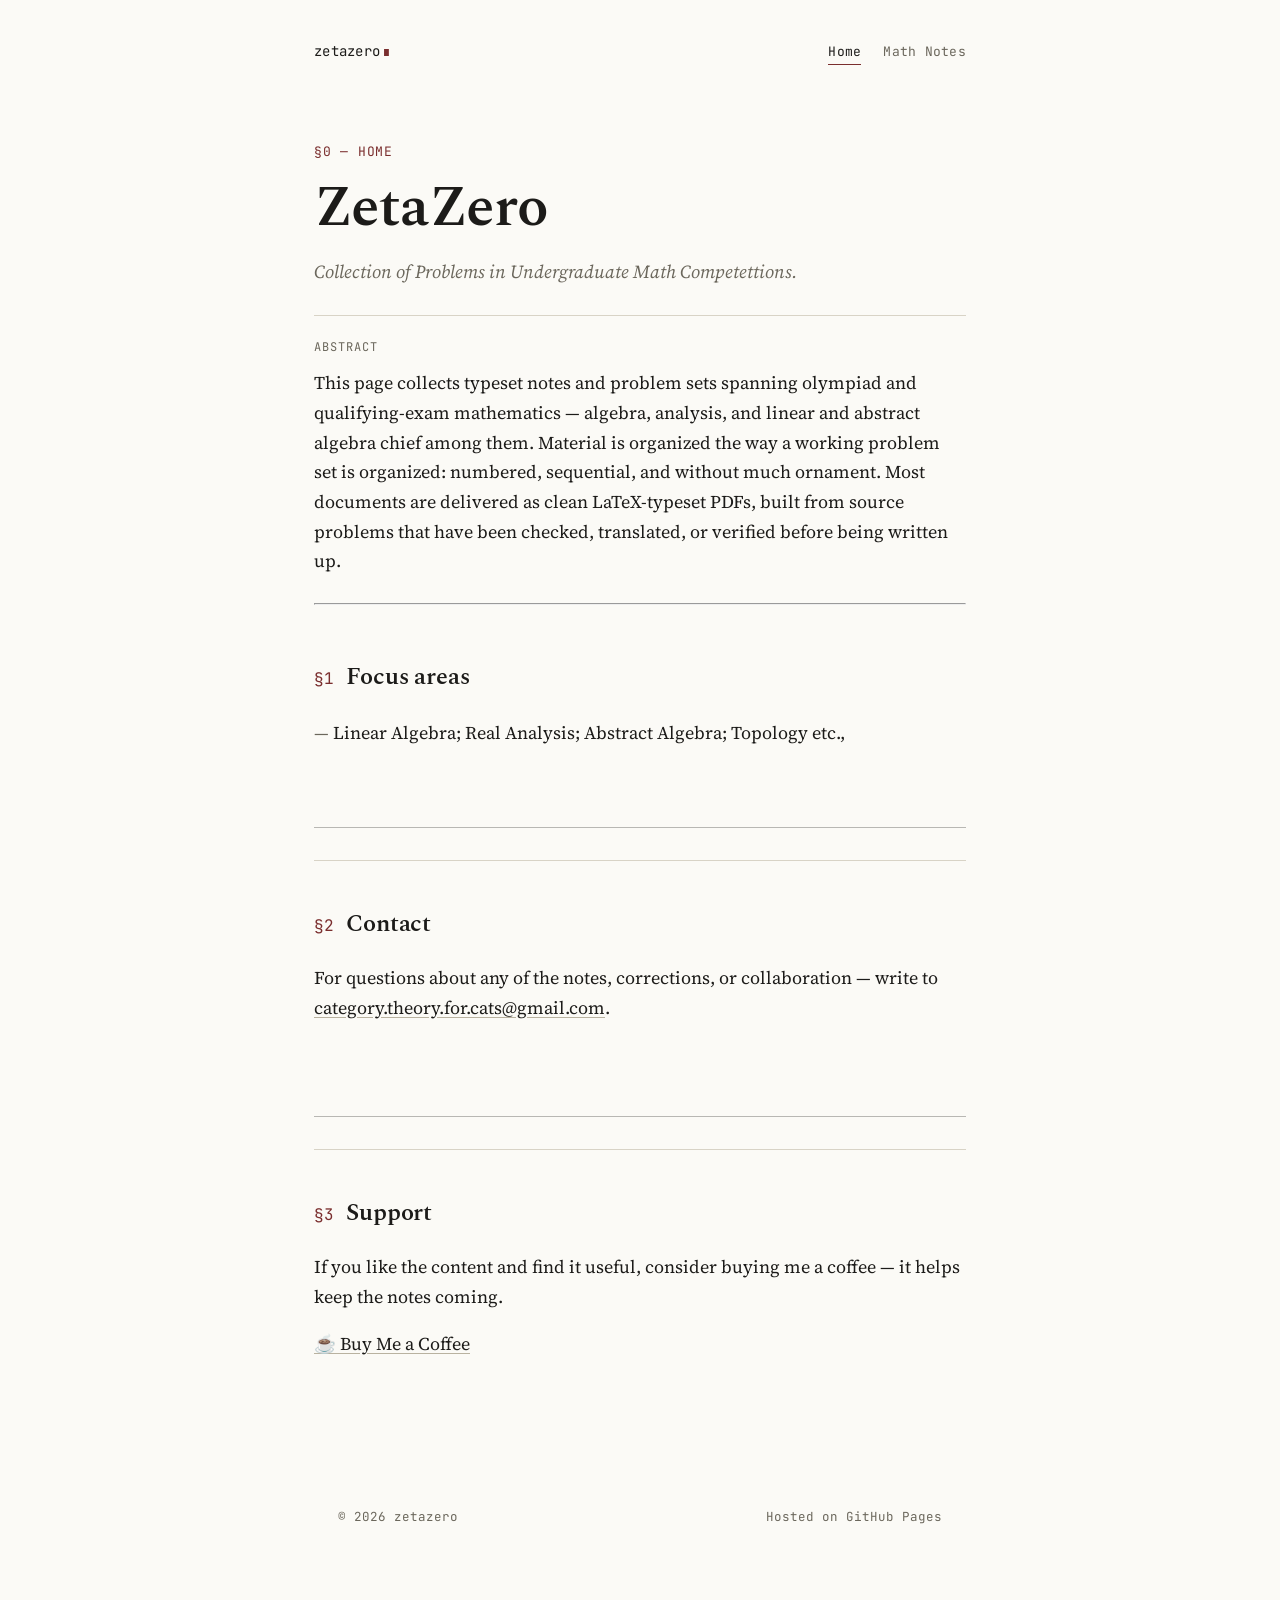
==== index.html @ d87199ba "Refactor section styling and add dividers" ====
<!doctype html>
<html lang="en">
<head>
<meta charset="utf-8">
<meta name="viewport" content="width=device-width, initial-scale=1, shrink-to-fit=no">
<title>zetazero</title>
<meta name="description" content="ZetaZero — Collection of Problems in Undergraduate Math Competettions.">
<link rel="preconnect" href="https://fonts.googleapis.com">
<link rel="preconnect" href="https://fonts.gstatic.com" crossorigin>
<link href="https://fonts.googleapis.com/css2?family=Spectral:wght@400;500;600;700&family=Source+Serif+4:ital,wght@0,400;0,600;1,400&family=JetBrains+Mono:wght@400;500&display=swap" rel="stylesheet">
<link rel="stylesheet" href="style.css">
<style>
  .sec-divider {
    border: none;
    border-top: 1px solid currentColor;
    opacity: 0.3;
    margin: 2rem 0;
  }
</style>
</head>
<body>
<header class="site">
  <a class="site-mark" href="index.html">zetazero<span class="qed">∎</span></a>
  <nav class="site-nav">
    <a href="index.html" aria-current="page">Home</a>
    <a href="notes.html">Math Notes</a>
  </nav>
</header>
<div class="page">
  <div class="hero">
    <p class="eyebrow">§0 — Home</p>
    <h1 class="title">ZetaZero</h1>
    <p class="subtitle">Collection of Problems in Undergraduate Math Competettions.</p>
    <div class="abstract">
  <span class="label">Abstract</span>
  <p>
    This page collects typeset notes and problem sets spanning olympiad
    and qualifying-exam mathematics — algebra, analysis, and linear and
    abstract algebra chief among them. Material is organized the way a
    working problem set is organized: numbered, sequential, and without
    much ornament. Most documents are delivered as clean LaTeX-typeset
    PDFs, built from source problems that have been checked, translated,
    or verified before being written up.
  </p>
</div>
    <hr>
  <section class="sec" id="focus">
    <div class="sec-head">
      <span class="sec-num">§1</span>
      <h2 class="sec-title">Focus areas</h2>
    </div>
    <ul class="plain">
      <li>Linear Algebra; Real Analysis; Abstract Algebra; Topology etc.,</li>
    </ul>
  </section>
  <hr class="sec-divider">
  <section class="sec" id="contact">
    <div class="sec-head">
      <span class="sec-num">§2</span>
      <h2 class="sec-title">Contact</h2>
    </div>
    <p>
      For questions about any of the notes, corrections, or collaboration —
      write to
      <a href="mailto:category.theory.for.cats@gmail.com">category.theory.for.cats@gmail.com</a>.
    </ul>
  </section>
  <hr class="sec-divider">
  <section class="sec" id="support">
    <div class="sec-head">
      <span class="sec-num">§3</span>
      <h2 class="sec-title">Support</h2>
    </div>
    <p>
      If you like the content and find it useful, consider buying me a coffee —
      it helps keep the notes coming.
    </p>
    <div class="coffee-section">
      <a href="https://www.buymeacoffee.com/Zeta.Zero"
         target="_blank"
         rel="noopener noreferrer"
         class="coffee-button">
        ☕ Buy Me a Coffee
      </a>
    </div>
  </section>
</div>
<footer class="site">
  <span>© <span id="year"></span> zetazero</span>
  <span>Hosted on GitHub Pages</span>
</footer>
<script>
  document.getElementById('year').textContent = new Date().getFullYear();
</script>
</body>
</html>
---- style.css ----
/* ============================================================
   zetazero — portfolio stylesheet
   Design language: a page that reads like a typeset math
   article rather than a "website" — serif body text, numbered
   sections (§1, §2…), thin rules instead of boxes or color
   themes, a single brick-red accent used the way a grader's
   pen is used: sparingly, only where it means something.
   ============================================================ */

:root{
  --paper: #fbfaf6;
  --ink: #1c1b19;
  --muted: #6b675c;
  --accent: #7a2e2e;
  --rule: #d8d3c6;
  --rule-strong: #b9b2a0;

  --display: "Spectral", Georgia, "Times New Roman", serif;
  --body: "Source Serif 4", Georgia, "Times New Roman", serif;
  --mono: "JetBrains Mono", "Courier New", monospace;

  --measure: 700px;
}

*{ box-sizing: border-box; }

html{
  -webkit-font-smoothing: antialiased;
  text-size-adjust: 100%;
}

body{
  margin: 0;
  background: var(--paper);
  color: var(--ink);
  font-family: var(--body);
  font-size: 18px;
  line-height: 1.65;
}

@media (prefers-reduced-motion: reduce){
  *{ animation-duration: 0.001ms !important; transition-duration: 0.001ms !important; }
}

a{
  color: var(--ink);
  text-decoration-color: var(--rule-strong);
  text-underline-offset: 3px;
}
a:hover{ color: var(--accent); text-decoration-color: var(--accent); }
a:focus-visible, button:focus-visible{
  outline: 2px solid var(--accent);
  outline-offset: 3px;
}

/* ---------- layout shell ---------- */

.page{
  max-width: var(--measure);
  margin: 0 auto;
  padding: 0 24px 96px;
}

header.site{
  max-width: var(--measure);
  margin: 0 auto;
  padding: 40px 24px 20px;
  display: flex;
  align-items: baseline;
  justify-content: space-between;
  gap: 24px;
  flex-wrap: wrap;
}

.site-mark{
  font-family: var(--mono);
  font-size: 14px;
  letter-spacing: 0.02em;
  color: var(--ink);
  text-decoration: none;
}
.site-mark:hover{ color: var(--accent); }
.site-mark .qed{ color: var(--accent); margin-left: 2px; }

nav.site-nav{
  display: flex;
  gap: 22px;
  font-family: var(--mono);
  font-size: 13px;
  letter-spacing: 0.02em;
}
nav.site-nav a{
  text-decoration: none;
  color: var(--muted);
  padding-bottom: 2px;
  border-bottom: 1px solid transparent;
}
nav.site-nav a:hover,
nav.site-nav a[aria-current="page"]{
  color: var(--ink);
  border-bottom-color: var(--accent);
}

hr.rule{
  border: none;
  border-top: 1px solid var(--rule);
  max-width: var(--measure);
  margin: 0 auto;
}

/* ---------- hero / title block ---------- */

.hero{
  padding: 56px 0 40px;
}

.eyebrow{
  font-family: var(--mono);
  font-size: 13px;
  color: var(--accent);
  letter-spacing: 0.06em;
  text-transform: uppercase;
  margin: 0 0 14px;
}

h1.title{
  font-family: var(--display);
  font-weight: 600;
  font-size: clamp(2.4rem, 6vw, 3.6rem);
  line-height: 1.08;
  margin: 0 0 18px;
  letter-spacing: -0.01em;
}

.subtitle{
  font-family: var(--body);
  font-style: italic;
  color: var(--muted);
  font-size: 1.15rem;
  margin: 0 0 28px;
  max-width: 52ch;
}

/* abstract block, styled like a paper abstract */
.abstract{
  padding: 22px 0 4px;
  border-top: 1px solid var(--rule);
}
.abstract .label{
  font-family: var(--mono);
  font-size: 12px;
  letter-spacing: 0.08em;
  text-transform: uppercase;
  color: var(--muted);
  display: block;
  margin-bottom: 10px;
}
.abstract p{ margin: 0 0 14px; }

/* ---------- sections (§ numbered like a LaTeX article) ---------- */

section.sec{
  padding: 44px 0;
  border-top: 1px solid var(--rule);
}
section.sec:first-of-type{ border-top: none; }

.sec-head{
  display: flex;
  align-items: baseline;
  gap: 12px;
  margin: 0 0 16px;
}
.sec-num{
  font-family: var(--mono);
  color: var(--accent);
  font-size: 1rem;
}
h2.sec-title{
  font-family: var(--display);
  font-weight: 600;
  font-size: 1.5rem;
  margin: 0;
  letter-spacing: -0.005em;
}

.sec ul.plain{
  list-style: none;
  margin: 0;
  padding: 0;
}
.sec ul.plain li{
  padding: 4px 0;
}
.sec ul.plain li::before{
  content: "— ";
  color: var(--muted);
}

/* toc on the home page */
ol.toc{
  list-style: none;
  margin: 0;
  padding: 0;
  font-family: var(--mono);
  font-size: 14.5px;
}
ol.toc li{
  display: flex;
  gap: 10px;
  padding: 7px 0;
  border-bottom: 1px dotted var(--rule);
}
ol.toc li:last-child{ border-bottom: none; }
ol.toc .n{ color: var(--accent); flex: 0 0 auto; }
ol.toc a{ text-decoration: none; color: var(--ink); }
ol.toc a:hover{ color: var(--accent); }

/* ---------- note entries (Math Notes page) ---------- */

.entry{
  padding: 30px 0;
  border-top: 1px solid var(--rule);
}
.entry:first-of-type{ border-top: none; }

.entry-head{
  display: flex;
  align-items: baseline;
  justify-content: space-between;
  gap: 16px;
  flex-wrap: wrap;
  margin-bottom: 8px;
}

.entry-title{
  font-family: var(--display);
  font-weight: 600;
  font-size: 1.3rem;
  margin: 0;
}
.entry-title .n{
  font-family: var(--mono);
  color: var(--accent);
  font-weight: 400;
  margin-right: 10px;
  font-size: 1rem;
}

.entry-meta{
  font-family: var(--mono);
  font-size: 12.5px;
  color: var(--muted);
  white-space: nowrap;
}

.entry-desc{
  margin: 8px 0 14px;
  color: var(--ink);
}

.entry-links{
  font-family: var(--mono);
  font-size: 13px;
  display: flex;
  gap: 18px;
  flex-wrap: wrap;
}
.entry-links a{ text-decoration: none; }
.entry-links a::before{ content: "↳ "; color: var(--rule-strong); }

.tag-row{
  margin-top: 10px;
  display: flex;
  gap: 8px;
  flex-wrap: wrap;
}
.tag{
  font-family: var(--mono);
  font-size: 11.5px;
  color: var(--muted);
  border: 1px solid var(--rule-strong);
  border-radius: 2px;
  padding: 2px 7px;
  letter-spacing: 0.02em;
}

/* ---------- footer ---------- */

footer.site{
  max-width: var(--measure);
  margin: 40px auto 0;
  padding: 24px 24px 60px;
  font-family: var(--mono);
  font-size: 12.5px;
  color: var(--muted);
  display: flex;
  justify-content: space-between;
  gap: 16px;
  flex-wrap: wrap;
}
footer.site a{ color: var(--muted); }
footer.site a:hover{ color: var(--accent); }

/* ---------- responsive ---------- */

@media (max-width: 560px){
  body{ font-size: 16.5px; }
  header.site{ padding-top: 28px; }
  .hero{ padding-top: 36px; }
  .entry-head{ flex-direction: column; gap: 4px; }
}
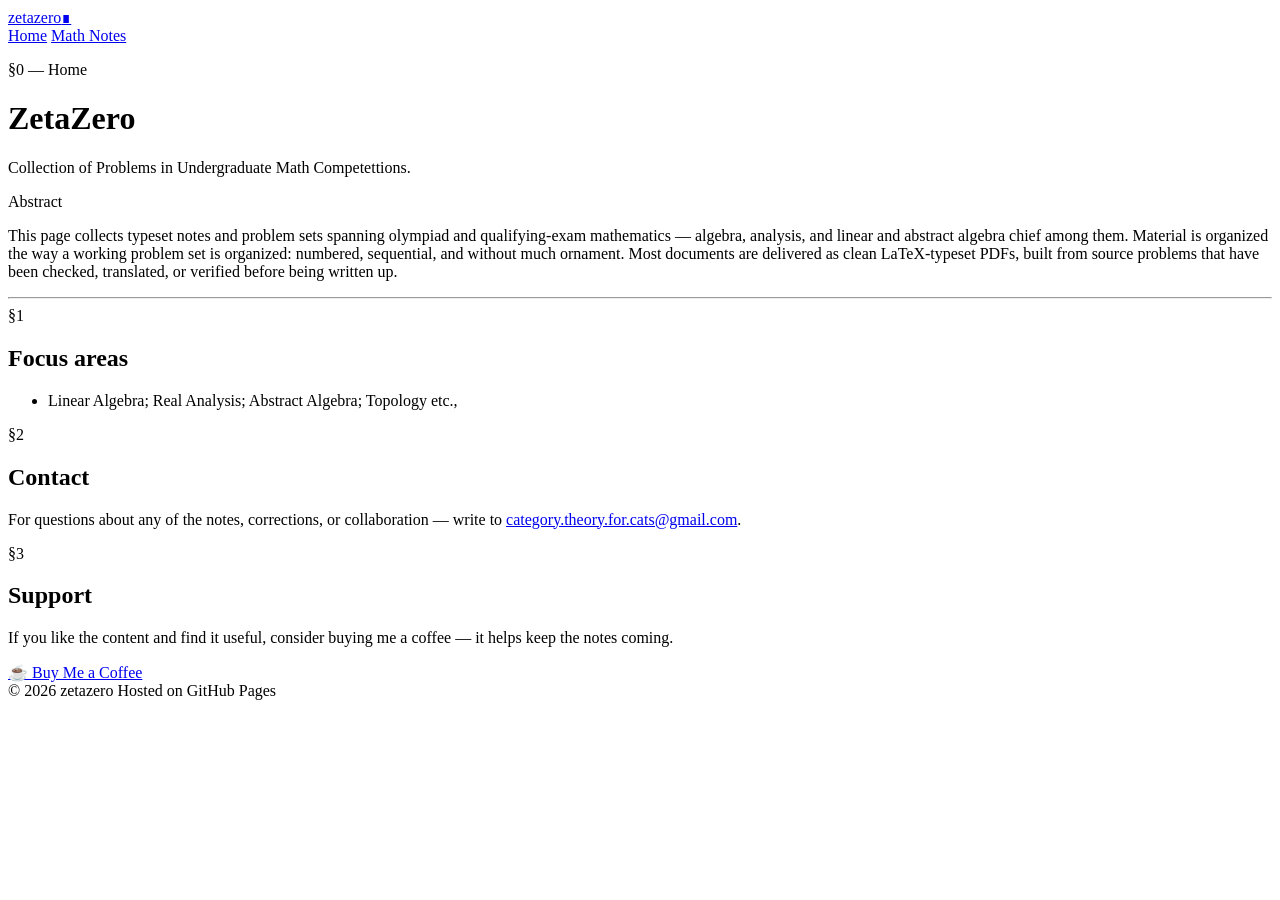
==== commit 4de9986e: "Rename index_1.html to index.html" ====
--- a/index.html
+++ b/index.html
@@ -9,14 +9,6 @@
 <link rel="preconnect" href="https://fonts.gstatic.com" crossorigin>
 <link href="https://fonts.googleapis.com/css2?family=Spectral:wght@400;500;600;700&family=Source+Serif+4:ital,wght@0,400;0,600;1,400&family=JetBrains+Mono:wght@400;500&display=swap" rel="stylesheet">
 <link rel="stylesheet" href="style.css">
-<style>
-  .sec-divider {
-    border: none;
-    border-top: 1px solid currentColor;
-    opacity: 0.3;
-    margin: 2rem 0;
-  }
-</style>
 </head>
 <body>
 <header class="site">
@@ -43,7 +35,7 @@
     or verified before being written up.
   </p>
 </div>
-    <hr>
+    <hr class="rule">
   <section class="sec" id="focus">
     <div class="sec-head">
       <span class="sec-num">§1</span>
@@ -53,7 +45,6 @@
       <li>Linear Algebra; Real Analysis; Abstract Algebra; Topology etc.,</li>
     </ul>
   </section>
-  <hr class="sec-divider">
   <section class="sec" id="contact">
     <div class="sec-head">
       <span class="sec-num">§2</span>
@@ -65,7 +56,6 @@
       <a href="mailto:category.theory.for.cats@gmail.com">category.theory.for.cats@gmail.com</a>.
     </ul>
   </section>
-  <hr class="sec-divider">
   <section class="sec" id="support">
     <div class="sec-head">
       <span class="sec-num">§3</span>
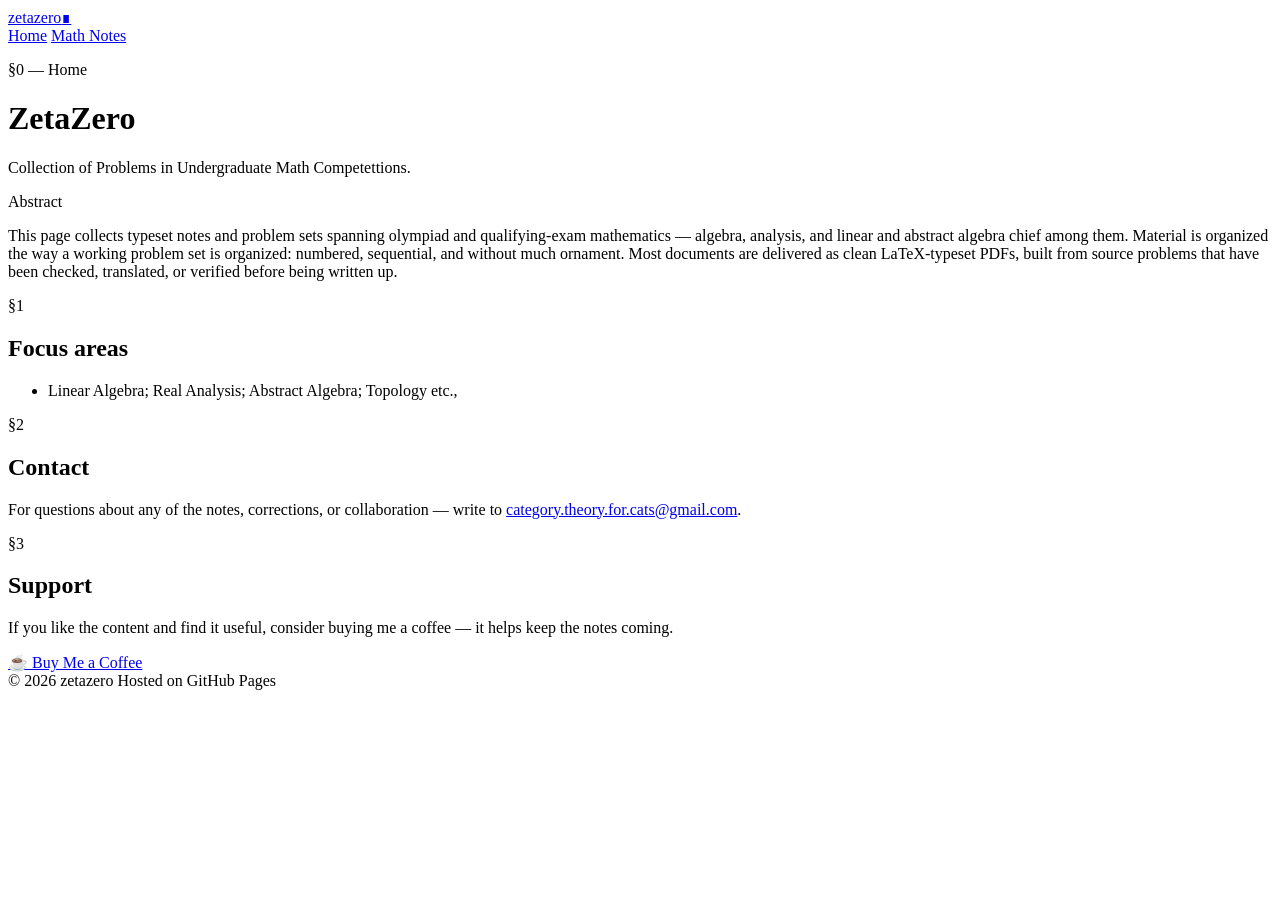
==== commit 4c205268: "Add files via upload" ====
--- a/index.html
+++ b/index.html
@@ -24,56 +24,59 @@
     <h1 class="title">ZetaZero</h1>
     <p class="subtitle">Collection of Problems in Undergraduate Math Competettions.</p>
     <div class="abstract">
-  <span class="label">Abstract</span>
-  <p>
-    This page collects typeset notes and problem sets spanning olympiad
-    and qualifying-exam mathematics — algebra, analysis, and linear and
-    abstract algebra chief among them. Material is organized the way a
-    working problem set is organized: numbered, sequential, and without
-    much ornament. Most documents are delivered as clean LaTeX-typeset
-    PDFs, built from source problems that have been checked, translated,
-    or verified before being written up.
-  </p>
-</div>
-    <hr class="rule">
-  <section class="sec" id="focus">
-    <div class="sec-head">
-      <span class="sec-num">§1</span>
-      <h2 class="sec-title">Focus areas</h2>
+      <span class="label">Abstract</span>
+      <p>
+        This page collects typeset notes and problem sets spanning olympiad
+        and qualifying-exam mathematics — algebra, analysis, and linear and
+        abstract algebra chief among them. Material is organized the way a
+        working problem set is organized: numbered, sequential, and without
+        much ornament. Most documents are delivered as clean LaTeX-typeset
+        PDFs, built from source problems that have been checked, translated,
+        or verified before being written up.
+      </p>
     </div>
-    <ul class="plain">
-      <li>Linear Algebra; Real Analysis; Abstract Algebra; Topology etc.,</li>
-    </ul>
-  </section>
-  <section class="sec" id="contact">
-    <div class="sec-head">
-      <span class="sec-num">§2</span>
-      <h2 class="sec-title">Contact</h2>
-    </div>
-    <p>
-      For questions about any of the notes, corrections, or collaboration —
-      write to
-      <a href="mailto:category.theory.for.cats@gmail.com">category.theory.for.cats@gmail.com</a>.
-    </ul>
-  </section>
-  <section class="sec" id="support">
-    <div class="sec-head">
-      <span class="sec-num">§3</span>
-      <h2 class="sec-title">Support</h2>
-    </div>
-    <p>
-      If you like the content and find it useful, consider buying me a coffee —
-      it helps keep the notes coming.
-    </p>
-    <div class="coffee-section">
-      <a href="https://www.buymeacoffee.com/Zeta.Zero"
-         target="_blank"
-         rel="noopener noreferrer"
-         class="coffee-button">
-        ☕ Buy Me a Coffee
-      </a>
-    </div>
-  </section>
+
+    <section class="sec" id="focus">
+      <div class="sec-head">
+        <span class="sec-num">§1</span>
+        <h2 class="sec-title">Focus areas</h2>
+      </div>
+      <ul class="plain">
+        <li>Linear Algebra; Real Analysis; Abstract Algebra; Topology etc.,</li>
+      </ul>
+    </section>
+
+    <section class="sec" id="contact">
+      <div class="sec-head">
+        <span class="sec-num">§2</span>
+        <h2 class="sec-title">Contact</h2>
+      </div>
+      <p>
+        For questions about any of the notes, corrections, or collaboration —
+        write to
+        <a href="mailto:category.theory.for.cats@gmail.com">category.theory.for.cats@gmail.com</a>.
+      </p>
+    </section>
+
+    <section class="sec" id="support">
+      <div class="sec-head">
+        <span class="sec-num">§3</span>
+        <h2 class="sec-title">Support</h2>
+      </div>
+      <p>
+        If you like the content and find it useful, consider buying me a coffee —
+        it helps keep the notes coming.
+      </p>
+      <div class="coffee-section">
+        <a href="https://www.buymeacoffee.com/Zeta.Zero"
+           target="_blank"
+           rel="noopener noreferrer"
+           class="coffee-button">
+          ☕ Buy Me a Coffee
+        </a>
+      </div>
+    </section>
+  </div>
 </div>
 <footer class="site">
   <span>© <span id="year"></span> zetazero</span>
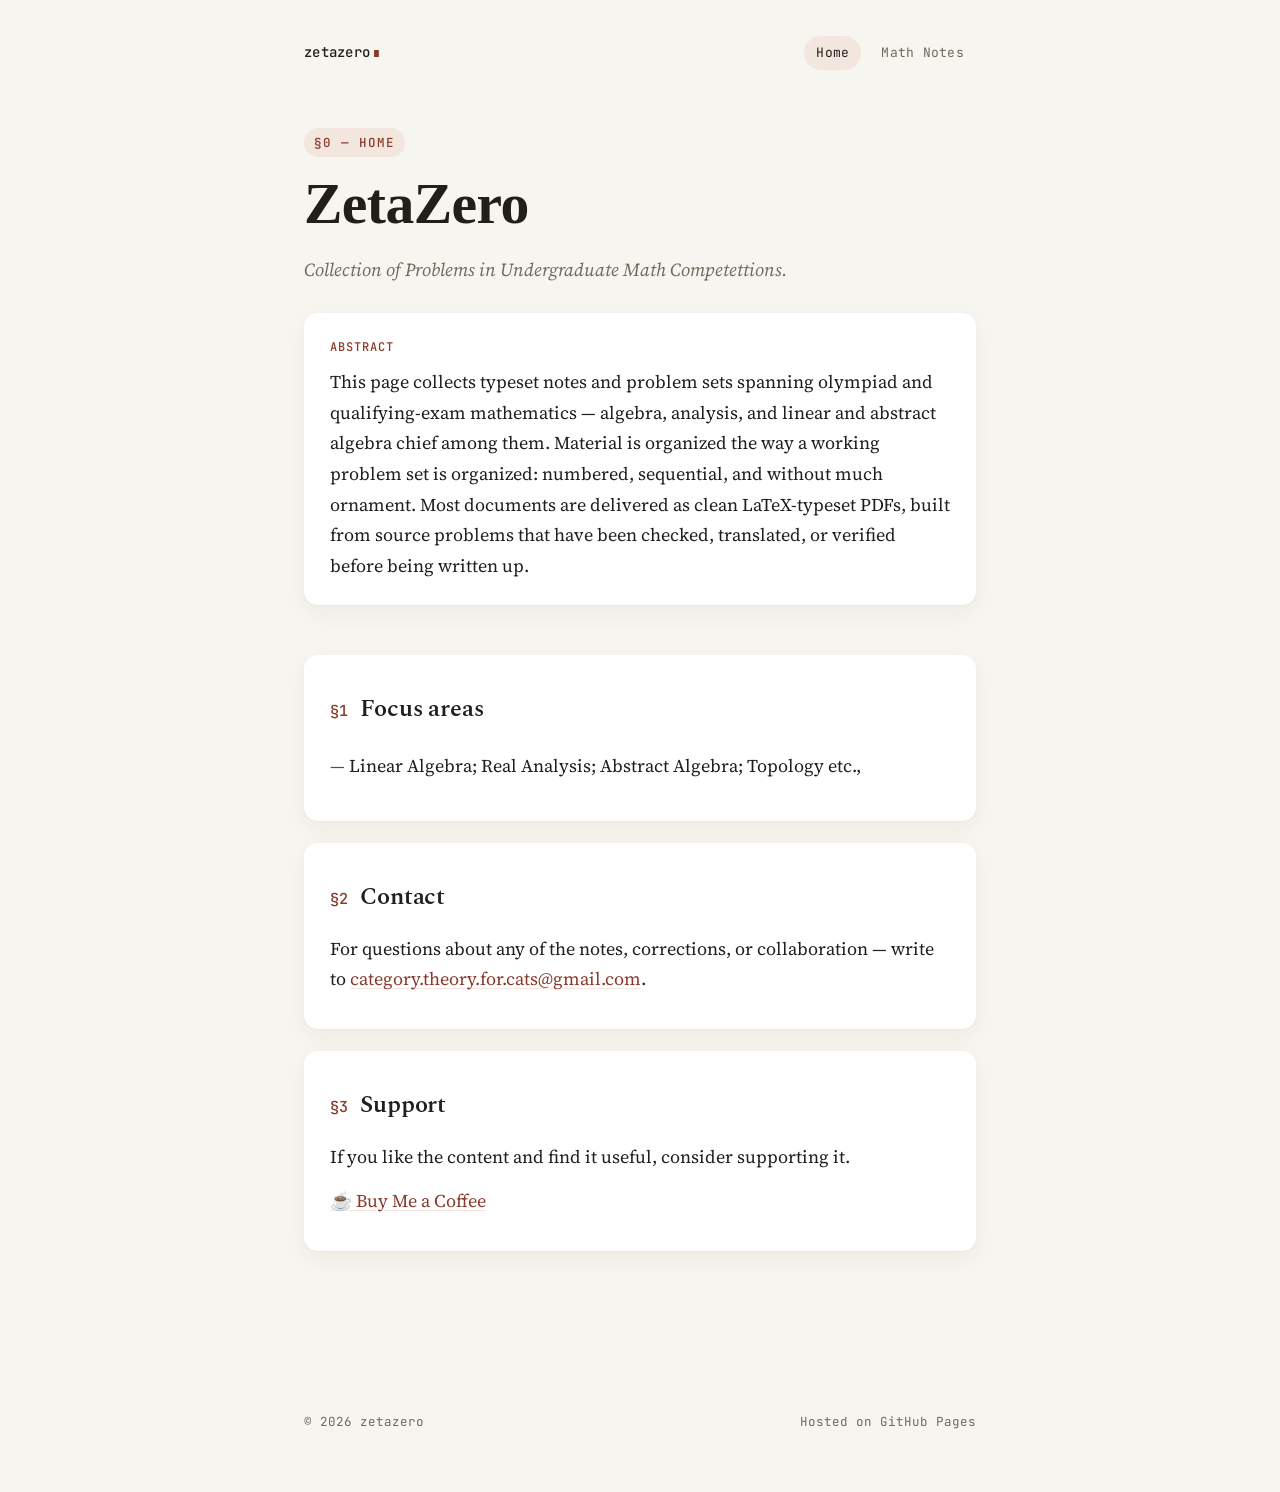
==== commit cde9f229: "Add files via upload" ====
--- a/index.html
+++ b/index.html
@@ -35,48 +35,43 @@
         or verified before being written up.
       </p>
     </div>
+  </div>
 
-    <section class="sec" id="focus">
-      <div class="sec-head">
-        <span class="sec-num">§1</span>
-        <h2 class="sec-title">Focus areas</h2>
-      </div>
-      <ul class="plain">
-        <li>Linear Algebra; Real Analysis; Abstract Algebra; Topology etc.,</li>
-      </ul>
-    </section>
+  <section class="sec" id="focus">
+    <div class="sec-head">
+      <span class="sec-num">§1</span>
+      <h2 class="sec-title">Focus areas</h2>
+    </div>
+    <ul class="plain">
+      <li>Linear Algebra; Real Analysis; Abstract Algebra; Topology etc.,</li>
+    </ul>
+  </section>
 
-    <section class="sec" id="contact">
-      <div class="sec-head">
-        <span class="sec-num">§2</span>
-        <h2 class="sec-title">Contact</h2>
-      </div>
-      <p>
-        For questions about any of the notes, corrections, or collaboration —
-        write to
-        <a href="mailto:category.theory.for.cats@gmail.com">category.theory.for.cats@gmail.com</a>.
-      </p>
-    </section>
+  <section class="sec" id="contact">
+    <div class="sec-head">
+      <span class="sec-num">§2</span>
+      <h2 class="sec-title">Contact</h2>
+    </div>
+    <p>
+      For questions about any of the notes, corrections, or collaboration —
+      write to
+      <a href="mailto:category.theory.for.cats@gmail.com">category.theory.for.cats@gmail.com</a>.
+    </p>
+  </section>
 
-    <section class="sec" id="support">
-      <div class="sec-head">
-        <span class="sec-num">§3</span>
-        <h2 class="sec-title">Support</h2>
-      </div>
-      <p>
-        If you like the content and find it useful, consider buying me a coffee —
-        it helps keep the notes coming.
-      </p>
-      <div class="coffee-section">
-        <a href="https://www.buymeacoffee.com/Zeta.Zero"
-           target="_blank"
-           rel="noopener noreferrer"
-           class="coffee-button">
-          ☕ Buy Me a Coffee
-        </a>
-      </div>
-    </section>
-  </div>
+  <section class="sec" id="support">
+    <div class="sec-head">
+      <span class="sec-num">§3</span>
+      <h2 class="sec-title">Support</h2>
+    </div>
+    <p>
+      If you like the content and find it useful, consider supporting it.
+    </p>
+    <a class="coffee-link"
+       href="https://www.buymeacoffee.com/Zeta.Zero"
+       target="_blank"
+       rel="noopener noreferrer">☕ Buy Me a Coffee</a>
+  </section>
 </div>
 <footer class="site">
   <span>© <span id="year"></span> zetazero</span>
--- a/style.css
+++ b/style.css
@@ -0,0 +1,369 @@
+/* ============================================================
+   zetazero — portfolio stylesheet (v2)
+   Redesign: card-based sections instead of hairline dividers,
+   softer shadows for separation instead of borders/<hr>s,
+   a warmer paper background, and a clearly green support box.
+   ============================================================ */
+
+:root{
+  --paper: #f7f5ef;
+  --card: #ffffff;
+  --ink: #201f1c;
+  --muted: #6f6a5c;
+  --accent: #8a3a2b;
+  --accent-soft: #f3e6de;
+  --rule: #e4dfd2;
+
+  --green: #1f9d55;
+  --green-dark: #167a42;
+  --green-soft: #e7f7ec;
+  --green-border: #a9e2bc;
+
+  --display: "Spectral", Georgia, "Times New Roman", serif;
+  --body: "Source Serif 4", Georgia, "Times New Roman", serif;
+  --mono: "JetBrains Mono", "Courier New", monospace;
+
+  --measure: 720px;
+  --radius: 14px;
+}
+
+*{ box-sizing: border-box; }
+
+html{
+  -webkit-font-smoothing: antialiased;
+  text-size-adjust: 100%;
+}
+
+body{
+  margin: 0;
+  background: var(--paper);
+  color: var(--ink);
+  font-family: var(--body);
+  font-size: 18px;
+  line-height: 1.7;
+}
+
+@media (prefers-reduced-motion: reduce){
+  *{ animation-duration: 0.001ms !important; transition-duration: 0.001ms !important; }
+}
+
+a{
+  color: var(--accent);
+  text-decoration-color: var(--accent-soft);
+  text-underline-offset: 3px;
+}
+a:hover{ color: var(--green-dark); text-decoration-color: var(--green-border); }
+a:focus-visible, button:focus-visible{
+  outline: 2px solid var(--green);
+  outline-offset: 3px;
+}
+
+/* ---------- layout shell ---------- */
+
+.page{
+  max-width: var(--measure);
+  margin: 0 auto;
+  padding: 0 24px 96px;
+}
+
+header.site{
+  max-width: var(--measure);
+  margin: 0 auto;
+  padding: 36px 24px 20px;
+  display: flex;
+  align-items: baseline;
+  justify-content: space-between;
+  gap: 24px;
+  flex-wrap: wrap;
+}
+
+.site-mark{
+  font-family: var(--mono);
+  font-size: 14px;
+  font-weight: 500;
+  letter-spacing: 0.02em;
+  color: var(--ink);
+  text-decoration: none;
+}
+.site-mark:hover{ color: var(--accent); }
+.site-mark .qed{ color: var(--accent); margin-left: 2px; }
+
+nav.site-nav{
+  display: flex;
+  gap: 8px;
+  font-family: var(--mono);
+  font-size: 13px;
+  letter-spacing: 0.02em;
+}
+nav.site-nav a{
+  text-decoration: none;
+  color: var(--muted);
+  padding: 6px 12px;
+  border-radius: 999px;
+  transition: background 0.15s ease, color 0.15s ease;
+}
+nav.site-nav a:hover{
+  color: var(--ink);
+  background: var(--rule);
+}
+nav.site-nav a[aria-current="page"]{
+  color: var(--ink);
+  background: var(--accent-soft);
+}
+
+/* ---------- hero / title block ---------- */
+
+.hero{
+  padding: 36px 0 28px;
+}
+
+.eyebrow{
+  display: inline-block;
+  font-family: var(--mono);
+  font-size: 12.5px;
+  font-weight: 500;
+  color: var(--accent);
+  letter-spacing: 0.08em;
+  text-transform: uppercase;
+  margin: 0 0 16px;
+  padding: 4px 10px;
+  background: var(--accent-soft);
+  border-radius: 999px;
+}
+
+h1.title{
+  font-family: var(--display);
+  font-weight: 700;
+  font-size: clamp(2.4rem, 6vw, 3.6rem);
+  line-height: 1.08;
+  margin: 0 0 18px;
+  letter-spacing: -0.01em;
+}
+
+.subtitle{
+  font-family: var(--body);
+  font-style: italic;
+  color: var(--muted);
+  font-size: 1.15rem;
+  margin: 0 0 28px;
+  max-width: 52ch;
+}
+
+/* abstract block, styled like a paper abstract, now a soft card */
+.abstract{
+  padding: 24px 26px;
+  background: var(--card);
+  border-radius: var(--radius);
+  box-shadow: 0 1px 2px rgba(32, 31, 28, 0.04), 0 8px 24px rgba(32, 31, 28, 0.05);
+}
+.abstract .label{
+  font-family: var(--mono);
+  font-size: 12px;
+  font-weight: 500;
+  letter-spacing: 0.08em;
+  text-transform: uppercase;
+  color: var(--accent);
+  display: block;
+  margin-bottom: 10px;
+}
+.abstract p{ margin: 0; color: var(--ink); }
+
+/* ---------- sections (§ numbered, each its own card) ---------- */
+
+section.sec{
+  margin-top: 22px;
+  padding: 34px 26px;
+  background: var(--card);
+  border-radius: var(--radius);
+  box-shadow: 0 1px 2px rgba(32, 31, 28, 0.04), 0 8px 24px rgba(32, 31, 28, 0.05);
+}
+
+.sec-head{
+  display: flex;
+  align-items: baseline;
+  gap: 12px;
+  margin: 0 0 16px;
+}
+.sec-num{
+  font-family: var(--mono);
+  color: var(--accent);
+  font-size: 0.95rem;
+  font-weight: 500;
+}
+h2.sec-title{
+  font-family: var(--display);
+  font-weight: 600;
+  font-size: 1.5rem;
+  margin: 0;
+  letter-spacing: -0.005em;
+}
+
+.sec ul.plain{
+  list-style: none;
+  margin: 0;
+  padding: 0;
+}
+.sec ul.plain li{
+  padding: 5px 0;
+}
+.sec ul.plain li::before{
+  content: "— ";
+  color: var(--accent);
+}
+
+.sec p{ margin: 0 0 14px; }
+.sec p:last-child{ margin-bottom: 0; }
+
+/* ---------- support / coffee section ---------- */
+
+.coffee-section{
+  margin-top: 20px;
+  padding: 22px;
+  background: var(--green-soft);
+  border: 1.5px solid var(--green-border);
+  border-radius: 12px;
+  text-align: left;
+}
+.coffee-button{
+  display: inline-flex;
+  align-items: center;
+  gap: 8px;
+  font-family: var(--mono);
+  font-size: 14px;
+  font-weight: 500;
+  letter-spacing: 0.02em;
+  color: #ffffff;
+  text-decoration: none;
+  background: var(--green);
+  border: 1px solid var(--green);
+  border-radius: 999px;
+  padding: 10px 20px;
+  box-shadow: 0 2px 6px rgba(31, 157, 85, 0.25);
+  transition: background 0.15s ease, box-shadow 0.15s ease, transform 0.15s ease;
+}
+.coffee-button:hover{
+  background: var(--green-dark);
+  border-color: var(--green-dark);
+  color: #ffffff;
+  box-shadow: 0 4px 10px rgba(22, 122, 66, 0.3);
+  transform: translateY(-1px);
+}
+
+/* toc on the home page */
+ol.toc{
+  list-style: none;
+  margin: 0;
+  padding: 0;
+  font-family: var(--mono);
+  font-size: 14.5px;
+}
+ol.toc li{
+  display: flex;
+  gap: 10px;
+  padding: 9px 0;
+  border-bottom: 1px dotted var(--rule);
+}
+ol.toc li:last-child{ border-bottom: none; }
+ol.toc .n{ color: var(--accent); flex: 0 0 auto; }
+ol.toc a{ text-decoration: none; color: var(--ink); }
+ol.toc a:hover{ color: var(--accent); }
+
+/* ---------- note entries (Math Notes page) ---------- */
+
+.entry{
+  margin-top: 18px;
+  padding: 26px;
+  background: var(--card);
+  border-radius: var(--radius);
+  box-shadow: 0 1px 2px rgba(32, 31, 28, 0.04), 0 8px 24px rgba(32, 31, 28, 0.05);
+}
+.entry:first-of-type{ margin-top: 0; }
+
+.entry-head{
+  display: flex;
+  align-items: baseline;
+  justify-content: space-between;
+  gap: 16px;
+  flex-wrap: wrap;
+  margin-bottom: 8px;
+}
+
+.entry-title{
+  font-family: var(--display);
+  font-weight: 600;
+  font-size: 1.3rem;
+  margin: 0;
+}
+.entry-title .n{
+  font-family: var(--mono);
+  color: var(--accent);
+  font-weight: 400;
+  margin-right: 10px;
+  font-size: 1rem;
+}
+
+.entry-meta{
+  font-family: var(--mono);
+  font-size: 12.5px;
+  color: var(--muted);
+  white-space: nowrap;
+}
+
+.entry-desc{
+  margin: 8px 0 14px;
+  color: var(--ink);
+}
+
+.entry-links{
+  font-family: var(--mono);
+  font-size: 13px;
+  display: flex;
+  gap: 18px;
+  flex-wrap: wrap;
+}
+.entry-links a{ text-decoration: none; }
+.entry-links a::before{ content: "↳ "; color: var(--muted); }
+
+.tag-row{
+  margin-top: 10px;
+  display: flex;
+  gap: 8px;
+  flex-wrap: wrap;
+}
+.tag{
+  font-family: var(--mono);
+  font-size: 11.5px;
+  color: var(--muted);
+  background: var(--rule);
+  border-radius: 999px;
+  padding: 3px 10px;
+  letter-spacing: 0.02em;
+}
+
+/* ---------- footer ---------- */
+
+footer.site{
+  max-width: var(--measure);
+  margin: 40px auto 0;
+  padding: 24px 24px 60px;
+  font-family: var(--mono);
+  font-size: 12.5px;
+  color: var(--muted);
+  display: flex;
+  justify-content: space-between;
+  gap: 16px;
+  flex-wrap: wrap;
+}
+footer.site a{ color: var(--muted); }
+footer.site a:hover{ color: var(--accent); }
+
+/* ---------- responsive ---------- */
+
+@media (max-width: 560px){
+  body{ font-size: 16.5px; }
+  header.site{ padding-top: 24px; }
+  .hero{ padding-top: 28px; }
+  section.sec{ padding: 26px 20px; }
+  .abstract{ padding: 20px; }
+  .entry-head{ flex-direction: column; gap: 4px; }
+}
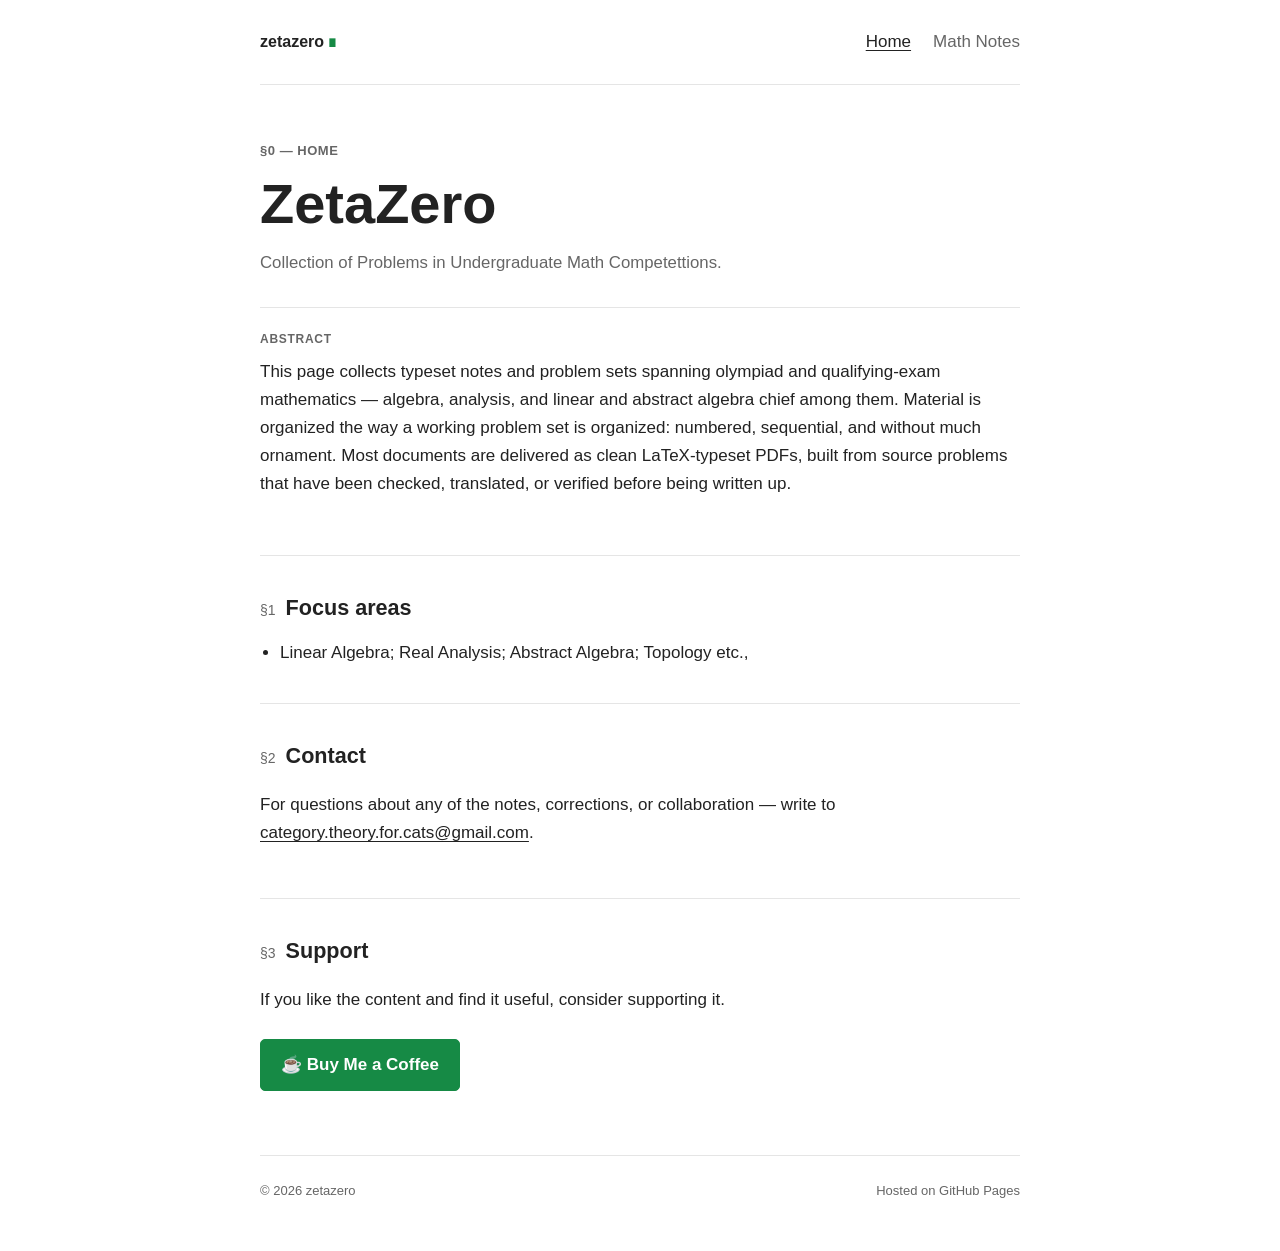
==== commit 22656496: "Rename index(1).html to index.html" ====
--- a/index.html
+++ b/index.html
@@ -67,7 +67,7 @@
     <p>
       If you like the content and find it useful, consider supporting it.
     </p>
-    <a class="coffee-link"
+    <a class="coffee-button"
        href="https://www.buymeacoffee.com/Zeta.Zero"
        target="_blank"
        rel="noopener noreferrer">☕ Buy Me a Coffee</a>
--- a/style.css
+++ b/style.css
@@ -1,369 +1,121 @@
-/* ============================================================
-   zetazero — portfolio stylesheet (v2)
-   Redesign: card-based sections instead of hairline dividers,
-   softer shadows for separation instead of borders/<hr>s,
-   a warmer paper background, and a clearly green support box.
-   ============================================================ */
+/* ZetaZero — clean, plain stylesheet */
 
-:root{
-  --paper: #f7f5ef;
-  --card: #ffffff;
-  --ink: #201f1c;
-  --muted: #6f6a5c;
-  --accent: #8a3a2b;
-  --accent-soft: #f3e6de;
-  --rule: #e4dfd2;
-
-  --green: #1f9d55;
-  --green-dark: #167a42;
-  --green-soft: #e7f7ec;
-  --green-border: #a9e2bc;
-
-  --display: "Spectral", Georgia, "Times New Roman", serif;
-  --body: "Source Serif 4", Georgia, "Times New Roman", serif;
-  --mono: "JetBrains Mono", "Courier New", monospace;
-
-  --measure: 720px;
-  --radius: 14px;
+:root {
+  --bg: #ffffff;
+  --text: #222222;
+  --muted: #666666;
+  --line: #e5e5e5;
+  --green: #168a45;
+  --green-dark: #0f6f38;
+  --max-width: 760px;
 }
 
-*{ box-sizing: border-box; }
-
-html{
-  -webkit-font-smoothing: antialiased;
-  text-size-adjust: 100%;
+* { box-sizing: border-box; }
+html { -webkit-font-smoothing: antialiased; text-size-adjust: 100%; }
+body {
+  margin: 0;
+  background: var(--bg);
+  color: var(--text);
+  font-family: Arial, Helvetica, sans-serif;
+  font-size: 17px;
+  line-height: 1.65;
 }
 
-body{
-  margin: 0;
-  background: var(--paper);
-  color: var(--ink);
-  font-family: var(--body);
-  font-size: 18px;
-  line-height: 1.7;
+a { color: var(--text); text-decoration: underline; text-underline-offset: 3px; }
+a:hover { color: var(--green-dark); }
+a:focus-visible { outline: 2px solid var(--green); outline-offset: 3px; }
+
+.page, header.site, footer.site {
+  width: min(var(--max-width), calc(100% - 40px));
+  margin-left: auto;
+  margin-right: auto;
 }
 
-@media (prefers-reduced-motion: reduce){
-  *{ animation-duration: 0.001ms !important; transition-duration: 0.001ms !important; }
+header.site {
+  padding: 28px 0;
+  display: flex;
+  align-items: center;
+  justify-content: space-between;
+  gap: 24px;
+  border-bottom: 1px solid var(--line);
 }
 
-a{
-  color: var(--accent);
-  text-decoration-color: var(--accent-soft);
-  text-underline-offset: 3px;
-}
-a:hover{ color: var(--green-dark); text-decoration-color: var(--green-border); }
-a:focus-visible, button:focus-visible{
-  outline: 2px solid var(--green);
-  outline-offset: 3px;
-}
-
-/* ---------- layout shell ---------- */
-
-.page{
-  max-width: var(--measure);
-  margin: 0 auto;
-  padding: 0 24px 96px;
-}
-
-header.site{
-  max-width: var(--measure);
-  margin: 0 auto;
-  padding: 36px 24px 20px;
-  display: flex;
-  align-items: baseline;
-  justify-content: space-between;
-  gap: 24px;
-  flex-wrap: wrap;
-}
-
-.site-mark{
-  font-family: var(--mono);
-  font-size: 14px;
-  font-weight: 500;
-  letter-spacing: 0.02em;
-  color: var(--ink);
+.site-mark {
+  color: var(--text);
+  font-size: 16px;
+  font-weight: 700;
   text-decoration: none;
 }
-.site-mark:hover{ color: var(--accent); }
-.site-mark .qed{ color: var(--accent); margin-left: 2px; }
+.site-mark:hover { color: var(--green-dark); }
+.site-mark .qed { margin-left: 3px; color: var(--green); }
 
-nav.site-nav{
-  display: flex;
-  gap: 8px;
-  font-family: var(--mono);
+nav.site-nav { display: flex; gap: 22px; flex-wrap: wrap; }
+nav.site-nav a { color: var(--muted); text-decoration: none; }
+nav.site-nav a:hover,
+nav.site-nav a[aria-current="page"] { color: var(--text); text-decoration: underline; }
+
+.hero { padding: 55px 0 40px; }
+.eyebrow {
+  margin: 0 0 12px;
+  color: var(--muted);
   font-size: 13px;
-  letter-spacing: 0.02em;
+  font-weight: 600;
+  letter-spacing: .04em;
+  text-transform: uppercase;
 }
-nav.site-nav a{
+h1.title { margin: 0 0 14px; font-size: clamp(2.3rem, 6vw, 3.5rem); line-height: 1.1; font-weight: 700; }
+.subtitle { max-width: 650px; margin: 0 0 30px; color: var(--muted); font-size: 1.05rem; }
+
+.abstract { padding: 22px 0 5px; border-top: 1px solid var(--line); }
+.abstract .label { display: block; margin-bottom: 8px; color: var(--muted); font-size: 12px; font-weight: 700; letter-spacing: .06em; text-transform: uppercase; }
+.abstract p { margin: 0 0 12px; }
+
+section.sec { padding: 34px 0; border-top: 1px solid var(--line); }
+.sec-head { display: flex; align-items: baseline; gap: 10px; margin-bottom: 12px; }
+.sec-num { color: var(--muted); font-size: 14px; }
+h2.sec-title { margin: 0; font-size: 1.35rem; font-weight: 700; }
+.sec ul.plain { margin: 0; padding-left: 20px; }
+.sec ul.plain li { padding: 2px 0; }
+
+.coffee-button {
+  display: inline-block;
+  margin-top: 8px;
+  padding: 11px 20px;
+  background: var(--green);
+  color: #fff;
+  border: 1px solid var(--green);
+  border-radius: 5px;
+  font-weight: 700;
   text-decoration: none;
-  color: var(--muted);
-  padding: 6px 12px;
-  border-radius: 999px;
-  transition: background 0.15s ease, color 0.15s ease;
 }
-nav.site-nav a:hover{
-  color: var(--ink);
-  background: var(--rule);
-}
-nav.site-nav a[aria-current="page"]{
-  color: var(--ink);
-  background: var(--accent-soft);
-}
+.coffee-button:hover { background: var(--green-dark); border-color: var(--green-dark); color: #fff; }
 
-/* ---------- hero / title block ---------- */
+.entry { padding: 28px 0; border-top: 1px solid var(--line); }
+.entry:first-of-type { border-top: none; }
+.entry-head { display: flex; align-items: baseline; justify-content: space-between; gap: 16px; margin-bottom: 8px; }
+.entry-title { margin: 0; font-size: 1.3rem; font-weight: 700; }
+.entry-title .n { margin-right: 9px; color: var(--muted); font-size: 14px; font-weight: 400; }
+.entry-title a { color: var(--text); text-decoration: none; }
+.entry-title a:hover { color: var(--green-dark); text-decoration: underline; }
+.entry-links { display: flex; gap: 18px; flex-wrap: wrap; font-size: 14px; }
+.entry-links a { color: var(--green-dark); font-weight: 600; }
 
-.hero{
-  padding: 36px 0 28px;
-}
-
-.eyebrow{
-  display: inline-block;
-  font-family: var(--mono);
-  font-size: 12.5px;
-  font-weight: 500;
-  color: var(--accent);
-  letter-spacing: 0.08em;
-  text-transform: uppercase;
-  margin: 0 0 16px;
-  padding: 4px 10px;
-  background: var(--accent-soft);
-  border-radius: 999px;
-}
-
-h1.title{
-  font-family: var(--display);
-  font-weight: 700;
-  font-size: clamp(2.4rem, 6vw, 3.6rem);
-  line-height: 1.08;
-  margin: 0 0 18px;
-  letter-spacing: -0.01em;
-}
-
-.subtitle{
-  font-family: var(--body);
-  font-style: italic;
-  color: var(--muted);
-  font-size: 1.15rem;
-  margin: 0 0 28px;
-  max-width: 52ch;
-}
-
-/* abstract block, styled like a paper abstract, now a soft card */
-.abstract{
-  padding: 24px 26px;
-  background: var(--card);
-  border-radius: var(--radius);
-  box-shadow: 0 1px 2px rgba(32, 31, 28, 0.04), 0 8px 24px rgba(32, 31, 28, 0.05);
-}
-.abstract .label{
-  font-family: var(--mono);
-  font-size: 12px;
-  font-weight: 500;
-  letter-spacing: 0.08em;
-  text-transform: uppercase;
-  color: var(--accent);
-  display: block;
-  margin-bottom: 10px;
-}
-.abstract p{ margin: 0; color: var(--ink); }
-
-/* ---------- sections (§ numbered, each its own card) ---------- */
-
-section.sec{
-  margin-top: 22px;
-  padding: 34px 26px;
-  background: var(--card);
-  border-radius: var(--radius);
-  box-shadow: 0 1px 2px rgba(32, 31, 28, 0.04), 0 8px 24px rgba(32, 31, 28, 0.05);
-}
-
-.sec-head{
-  display: flex;
-  align-items: baseline;
-  gap: 12px;
-  margin: 0 0 16px;
-}
-.sec-num{
-  font-family: var(--mono);
-  color: var(--accent);
-  font-size: 0.95rem;
-  font-weight: 500;
-}
-h2.sec-title{
-  font-family: var(--display);
-  font-weight: 600;
-  font-size: 1.5rem;
-  margin: 0;
-  letter-spacing: -0.005em;
-}
-
-.sec ul.plain{
-  list-style: none;
-  margin: 0;
-  padding: 0;
-}
-.sec ul.plain li{
-  padding: 5px 0;
-}
-.sec ul.plain li::before{
-  content: "— ";
-  color: var(--accent);
-}
-
-.sec p{ margin: 0 0 14px; }
-.sec p:last-child{ margin-bottom: 0; }
-
-/* ---------- support / coffee section ---------- */
-
-.coffee-section{
-  margin-top: 20px;
-  padding: 22px;
-  background: var(--green-soft);
-  border: 1.5px solid var(--green-border);
-  border-radius: 12px;
-  text-align: left;
-}
-.coffee-button{
-  display: inline-flex;
-  align-items: center;
-  gap: 8px;
-  font-family: var(--mono);
-  font-size: 14px;
-  font-weight: 500;
-  letter-spacing: 0.02em;
-  color: #ffffff;
-  text-decoration: none;
-  background: var(--green);
-  border: 1px solid var(--green);
-  border-radius: 999px;
-  padding: 10px 20px;
-  box-shadow: 0 2px 6px rgba(31, 157, 85, 0.25);
-  transition: background 0.15s ease, box-shadow 0.15s ease, transform 0.15s ease;
-}
-.coffee-button:hover{
-  background: var(--green-dark);
-  border-color: var(--green-dark);
-  color: #ffffff;
-  box-shadow: 0 4px 10px rgba(22, 122, 66, 0.3);
-  transform: translateY(-1px);
-}
-
-/* toc on the home page */
-ol.toc{
-  list-style: none;
-  margin: 0;
-  padding: 0;
-  font-family: var(--mono);
-  font-size: 14.5px;
-}
-ol.toc li{
-  display: flex;
-  gap: 10px;
-  padding: 9px 0;
-  border-bottom: 1px dotted var(--rule);
-}
-ol.toc li:last-child{ border-bottom: none; }
-ol.toc .n{ color: var(--accent); flex: 0 0 auto; }
-ol.toc a{ text-decoration: none; color: var(--ink); }
-ol.toc a:hover{ color: var(--accent); }
-
-/* ---------- note entries (Math Notes page) ---------- */
-
-.entry{
-  margin-top: 18px;
-  padding: 26px;
-  background: var(--card);
-  border-radius: var(--radius);
-  box-shadow: 0 1px 2px rgba(32, 31, 28, 0.04), 0 8px 24px rgba(32, 31, 28, 0.05);
-}
-.entry:first-of-type{ margin-top: 0; }
-
-.entry-head{
-  display: flex;
-  align-items: baseline;
-  justify-content: space-between;
-  gap: 16px;
-  flex-wrap: wrap;
-  margin-bottom: 8px;
-}
-
-.entry-title{
-  font-family: var(--display);
-  font-weight: 600;
-  font-size: 1.3rem;
-  margin: 0;
-}
-.entry-title .n{
-  font-family: var(--mono);
-  color: var(--accent);
-  font-weight: 400;
-  margin-right: 10px;
-  font-size: 1rem;
-}
-
-.entry-meta{
-  font-family: var(--mono);
-  font-size: 12.5px;
-  color: var(--muted);
-  white-space: nowrap;
-}
-
-.entry-desc{
-  margin: 8px 0 14px;
-  color: var(--ink);
-}
-
-.entry-links{
-  font-family: var(--mono);
-  font-size: 13px;
-  display: flex;
-  gap: 18px;
-  flex-wrap: wrap;
-}
-.entry-links a{ text-decoration: none; }
-.entry-links a::before{ content: "↳ "; color: var(--muted); }
-
-.tag-row{
-  margin-top: 10px;
-  display: flex;
-  gap: 8px;
-  flex-wrap: wrap;
-}
-.tag{
-  font-family: var(--mono);
-  font-size: 11.5px;
-  color: var(--muted);
-  background: var(--rule);
-  border-radius: 999px;
-  padding: 3px 10px;
-  letter-spacing: 0.02em;
-}
-
-/* ---------- footer ---------- */
-
-footer.site{
-  max-width: var(--measure);
-  margin: 40px auto 0;
-  padding: 24px 24px 60px;
-  font-family: var(--mono);
-  font-size: 12.5px;
-  color: var(--muted);
+footer.site {
+  margin-top: 30px;
+  padding: 24px 0 50px;
   display: flex;
   justify-content: space-between;
   gap: 16px;
   flex-wrap: wrap;
+  border-top: 1px solid var(--line);
+  color: var(--muted);
+  font-size: 13px;
 }
-footer.site a{ color: var(--muted); }
-footer.site a:hover{ color: var(--accent); }
+footer.site a { color: var(--muted); }
 
-/* ---------- responsive ---------- */
-
-@media (max-width: 560px){
-  body{ font-size: 16.5px; }
-  header.site{ padding-top: 24px; }
-  .hero{ padding-top: 28px; }
-  section.sec{ padding: 26px 20px; }
-  .abstract{ padding: 20px; }
-  .entry-head{ flex-direction: column; gap: 4px; }
+@media (max-width: 560px) {
+  body { font-size: 16px; }
+  header.site { align-items: flex-start; flex-direction: column; }
+  .page, header.site, footer.site { width: min(var(--max-width), calc(100% - 28px)); }
+  .hero { padding-top: 38px; }
 }
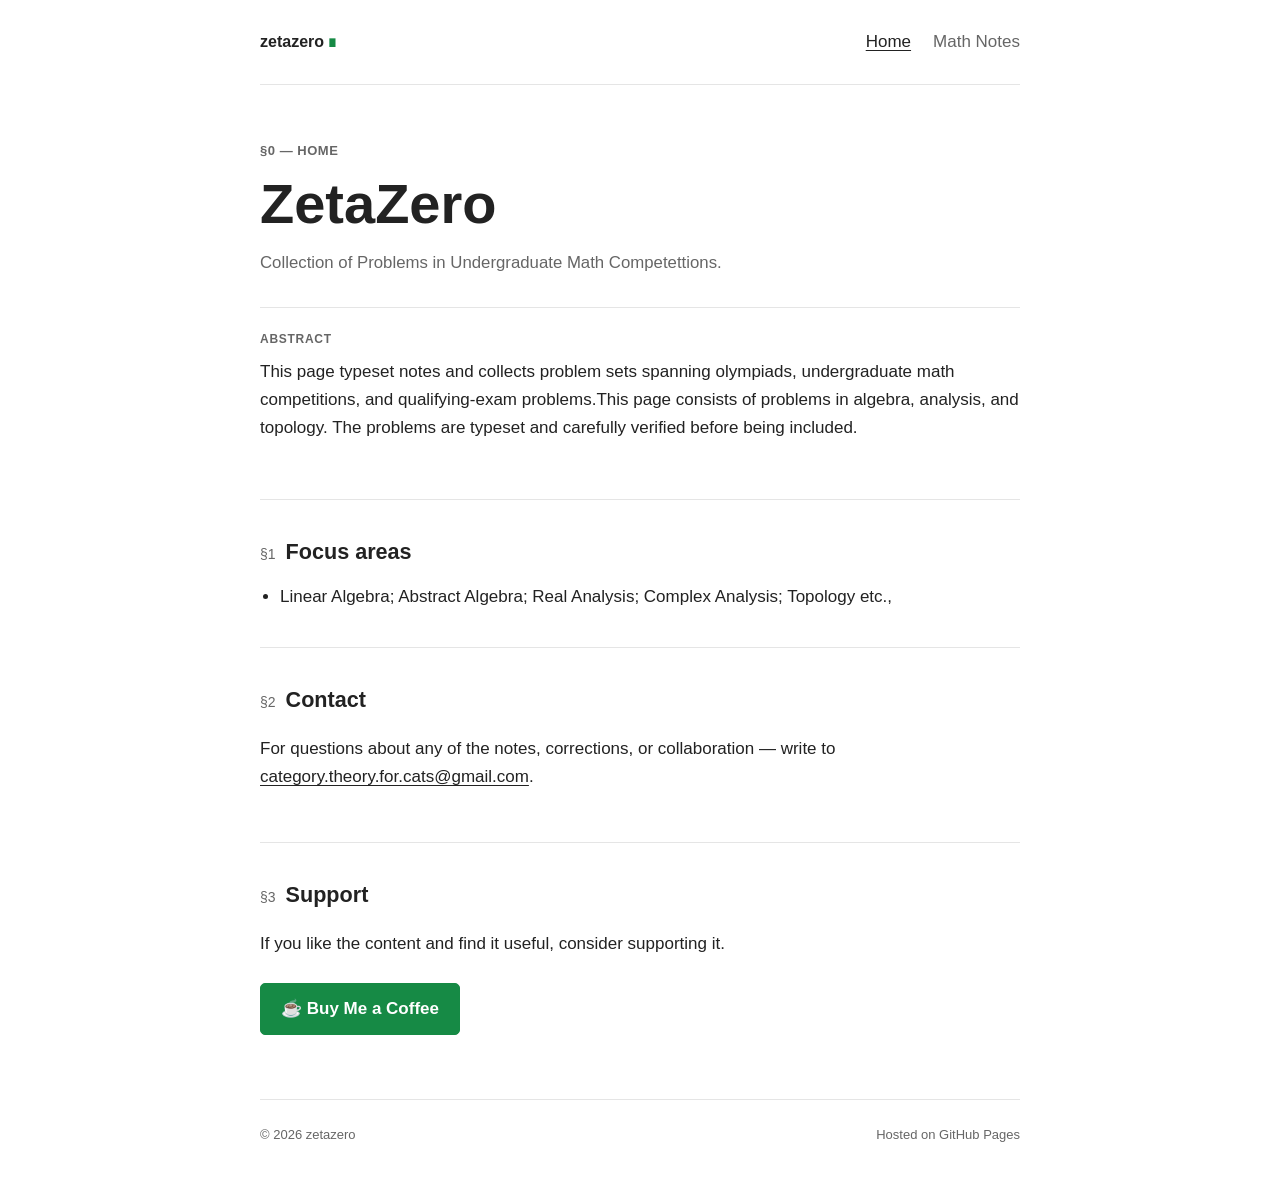
==== commit 81560021: "Update index.html" ====
--- a/index.html
+++ b/index.html
@@ -26,13 +26,11 @@
     <div class="abstract">
       <span class="label">Abstract</span>
       <p>
-        This page collects typeset notes and problem sets spanning olympiad
-        and qualifying-exam mathematics — algebra, analysis, and linear and
-        abstract algebra chief among them. Material is organized the way a
-        working problem set is organized: numbered, sequential, and without
-        much ornament. Most documents are delivered as clean LaTeX-typeset
-        PDFs, built from source problems that have been checked, translated,
-        or verified before being written up.
+        This page typeset notes and collects problem sets spanning olympiads,
+        undergraduate math competitions, and qualifying-exam problems.This page 
+        consists of problems in algebra, analysis, and topology. The problems are
+        typeset and carefully verified before being included.
+
       </p>
     </div>
   </div>
@@ -43,7 +41,7 @@
       <h2 class="sec-title">Focus areas</h2>
     </div>
     <ul class="plain">
-      <li>Linear Algebra; Real Analysis; Abstract Algebra; Topology etc.,</li>
+      <li>Linear Algebra; Abstract Algebra; Real Analysis; Complex Analysis; Topology etc.,</li>
     </ul>
   </section>
 
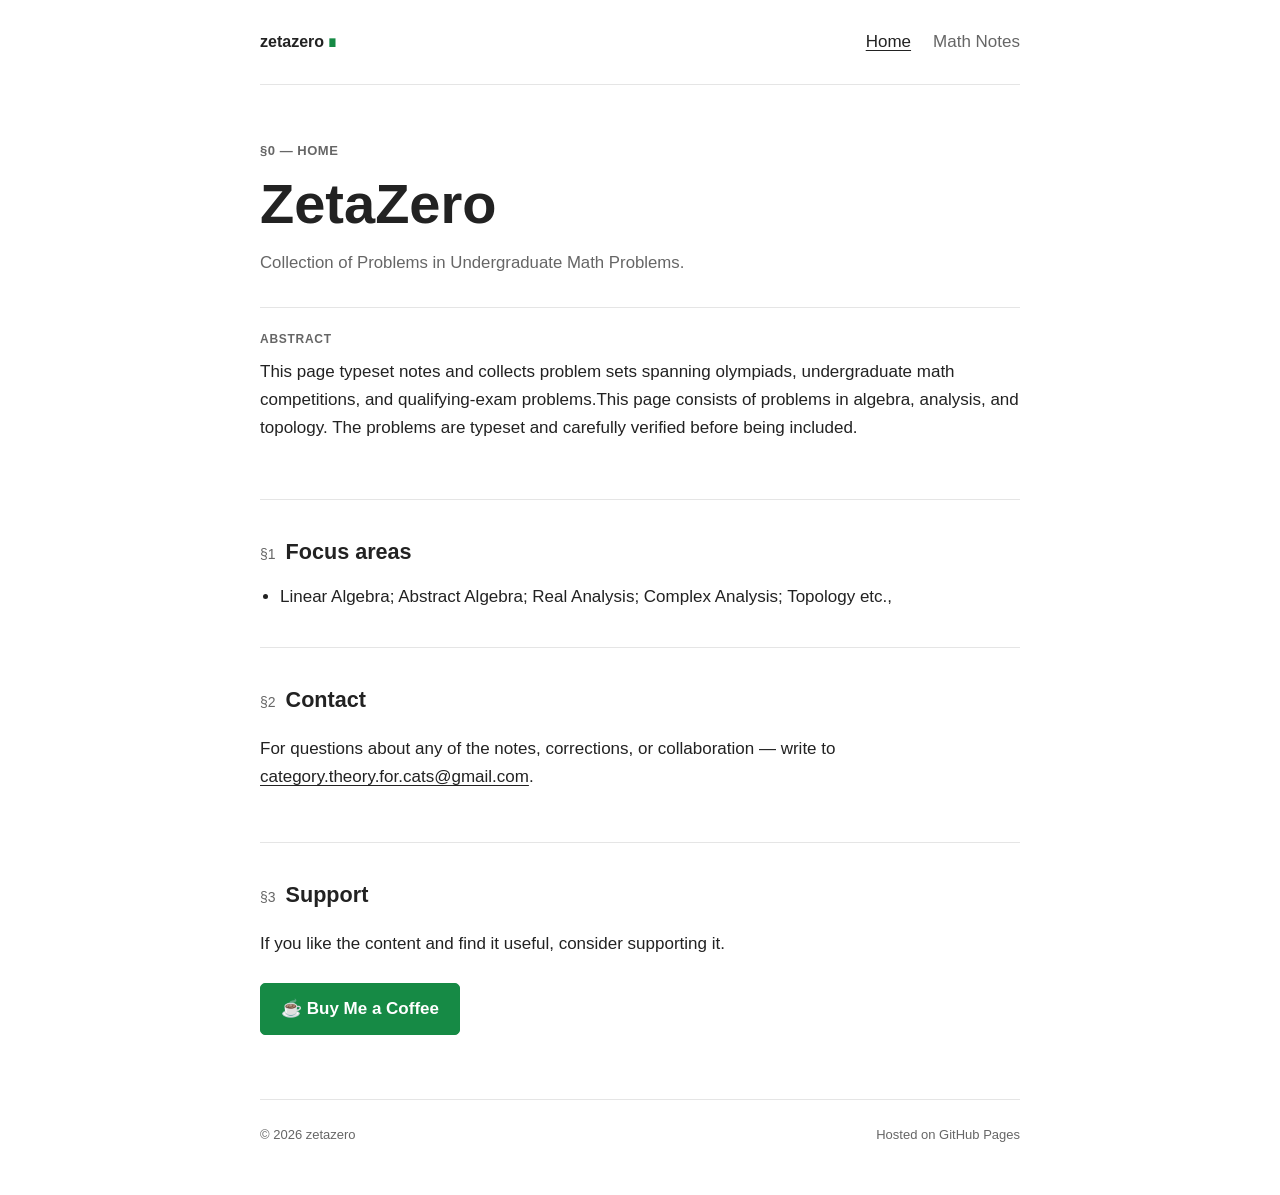
==== commit 55c72c56: "Update index.html" ====
--- a/index.html
+++ b/index.html
@@ -22,7 +22,7 @@
   <div class="hero">
     <p class="eyebrow">§0 — Home</p>
     <h1 class="title">ZetaZero</h1>
-    <p class="subtitle">Collection of Problems in Undergraduate Math Competettions.</p>
+    <p class="subtitle">Collection of Problems in Undergraduate Math Problems.</p>
     <div class="abstract">
       <span class="label">Abstract</span>
       <p>
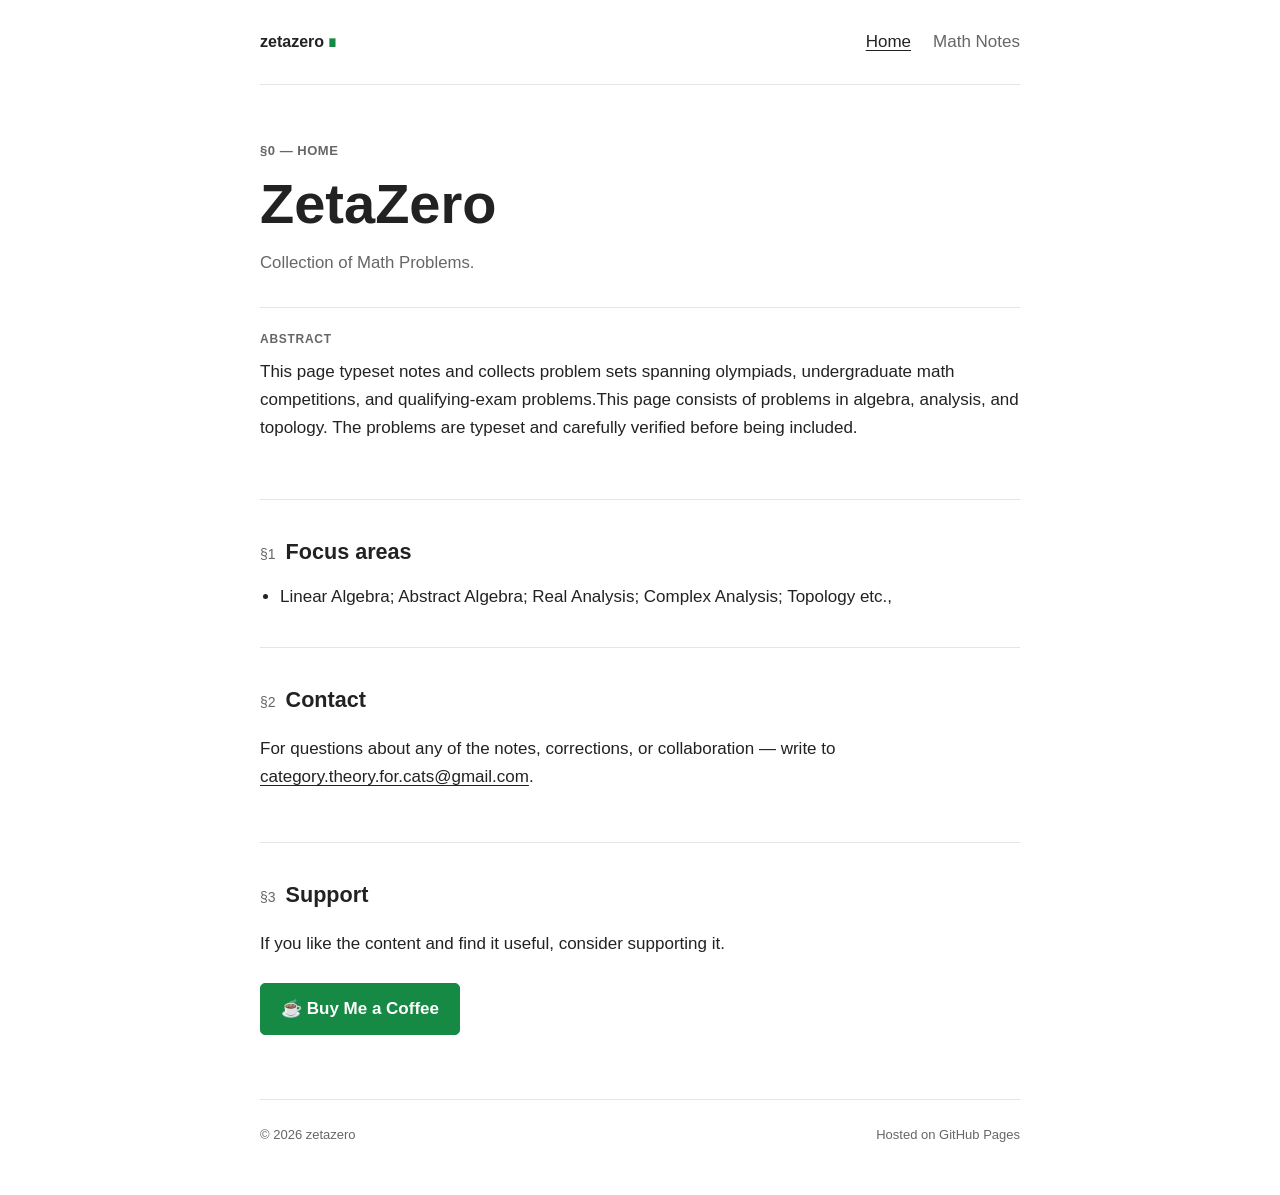
==== commit f16559a0: "Update index.html" ====
--- a/index.html
+++ b/index.html
@@ -22,7 +22,7 @@
   <div class="hero">
     <p class="eyebrow">§0 — Home</p>
     <h1 class="title">ZetaZero</h1>
-    <p class="subtitle">Collection of Problems in Undergraduate Math Problems.</p>
+    <p class="subtitle">Collection of Math Problems.</p>
     <div class="abstract">
       <span class="label">Abstract</span>
       <p>
